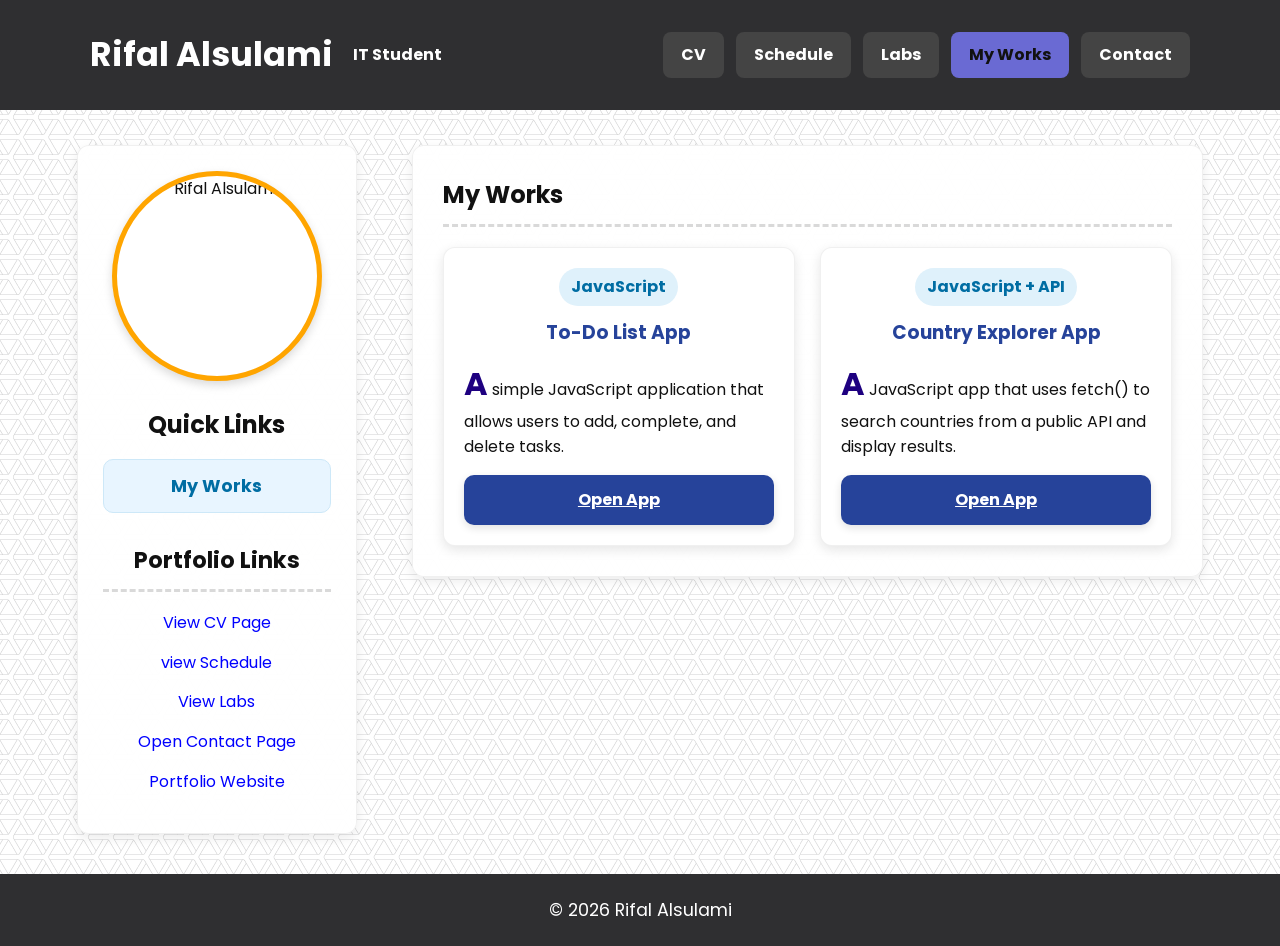
==== myworks.html @ 8ce13b99 "Add files via upload" ====
<!DOCTYPE html>
<html lang="en">
<head>
  <meta charset="UTF-8" />
  <meta name="viewport" content="width=device-width, initial-scale=1.0" />
  <title>Rifal Alsulami | My Works</title>
  <link rel="stylesheet" href="style.css" />
  <link href="https://fonts.googleapis.com/css2?family=Poppins:wght@300;400;500;600&display=swap" rel="stylesheet">
</head>
<body>

  <header class="top-header">
    <div class="header-left">
      <h1 class="site-name">Rifal Alsulami</h1>
      <span class="site-title">IT Student</span>
    </div>

    <nav class="top-nav">
      <a href="index.html">CV</a>
      <a href="schedule.html">Schedule</a>
      <a href="labs.html">Labs</a>
      <a href="myworks.html" class="active">My Works</a>
      <a href="contact.html">Contact</a>
    </nav>
  </header>

  <main class="home-layout">

    <aside class="sidebar">
      <img src="images/profile.PNG" alt="Rifal Alsulami" class="profile-image" />

      <h2>Quick Links</h2>
      <div class="side-links">
        <a href="myworks.html">My Works</a>
      </div>

      <section class="contact-box">
        <h2>Portfolio Links</h2>
        <p><a href="index.html">View CV Page</a></p>
        <p><a href="Schedule.html">view Schedule</a></p>
        <p><a href="labs.html">View Labs</a></p>
        <p><a href="contact.html">Open Contact Page</a></p>
        <p><a href="https://rifalalsulami.github.io/" target="_blank">Portfolio Website</a></p>
      </section>
    </aside>

    <section class="content-area">
      <section class="content-section">
        <h2>My Works</h2>

        <div class="works-grid">
          <div class="work-card">
            <span class="tag">JavaScript</span>
            <h3>To-Do List App</h3>
            <p>A simple JavaScript application that allows users to add, complete, and delete tasks.</p>
            <a href="app1.html" class="button">Open App</a>
          </div>

          <div class="work-card">
            <span class="tag">JavaScript + API</span>
            <h3>Country Explorer App</h3>
            <p>A JavaScript app that uses fetch() to search countries from a public API and display results.</p>
            <a href="app2.html" class="button">Open App</a>
          </div>
        </div>

      </section>
    </section>

  </main>

  <footer class="page-footer">
    <p>&copy; 2026 Rifal Alsulami</p>
  </footer>

</body>
</html>
---- style.css ----
/* Reset */

*{
margin:0;
padding:0;
box-sizing:border-box;
}

html{
scroll-behavior:smooth;
}

body{
font-family: 'Poppins', 'Segoe UI', sans-serif;
background-image:url("images/background.png");
background-repeat:repeat;
background-size:auto;
color:#111;
line-height:1.6;
}

/* Header */

.top-header {
  background: #2f2f31;
  color: white;
  display: flex;
  justify-content: space-between;
  align-items: center;
  padding: 28px 90px;
  flex-wrap: wrap;
  gap: 20px;

  position: sticky;
  top: 0;
  z-index: 1000;
}

.header-left{
display:flex;
align-items:center;
gap:20px;
flex-wrap:wrap;
}

.site-name{
font-size:2.1rem;
font-weight:bold;
}

.site-title{
font-size:1rem;
font-weight:bold;
}

.top-nav{
background:#444;
padding:16px 26px;
display:flex;
gap:35px;
flex-wrap:wrap;
}

.top-nav a{
color:white;
text-decoration:none;
font-size:1rem;
transition:0.3s;
}

.top-nav a:hover{
color:#9fd36a;
}

/* Layout */

.home-layout{
width:88%;
margin:35px auto;
display:flex;
gap:55px;
align-items:flex-start;
}

/* Sidebar */

.sidebar{
width:280px;
flex-shrink:0;
text-align:center;
background: rgba(255,255,255,0.95);
padding: 25px;
border-radius: 12px;
box-shadow: 0 4px 12px rgba(0,0,0,0.08);
}

/* Profile Image */

.profile-image{
width:210px;
height:210px;
object-fit:cover;
object-position:center;
border-radius:50%;
border:5px solid orange;
display:block;
margin:0 auto 25px;
box-shadow:0 4px 10px rgba(0,0,0,0.15);
background:white;

animation:borderColorChange 5s infinite linear;
}

/* Animation */

@keyframes borderColorChange{

0%{
border-color:orange;
}

20%{
border-color:green;
}

40%{
border-color:blue;
}

60%{
border-color:red;
}

80%{
border-color:purple;
}

100%{
border-color:orange;
}

}

/* Sidebar Links */

.side-links{
display:flex;
flex-direction:column;
gap:10px;
margin-bottom:40px;
}

.side-links a{
color:#2f8f2f;
text-decoration:none;
font-size:1.1rem;
transition:0.3s;
}

.side-links a:hover{
color:#1f5f1f;
text-decoration:underline;
}

/* Contact Box */

.contact-box{
margin-top:25px;
}

.contact-box h2{
font-size:1.4rem;
margin-bottom:18px;
border-bottom:3px dashed #d9d9d9;
padding-bottom:10px;
}

.contact-box p{
margin-bottom:14px;
font-size:1rem;
}

.contact-box a{
color:blue;
text-decoration:none;
}

.contact-box a:hover{
text-decoration:underline;
}

/* Social Icons */

.social-icons{
margin-top:20px;
display:flex;
justify-content:center;
gap:18px;
}

.social-icons a{
font-size:2.3rem;
color:#111;
transition:0.3s;
}

.social-icons a:hover{
transform:scale(1.1);
color:#2f8f2f;
}

/* Content */

.content-area{
flex:1;
min-width:0;
}

.content-section{
margin-bottom:40px;
background: rgba(255,255,255,0.95);
padding: 30px;
border-radius: 12px;
box-shadow: 0 4px 12px rgba(0,0,0,0.08);
}

.content-section h2{
font-size:1.5rem;
margin-bottom:16px;
border-bottom:3px dashed #d9d9d9;
padding-bottom:10px;
}

.content-section p{
font-size:1rem;
margin-bottom:20px;
text-align:left;
}

.content-section p::first-letter{
font-size:2rem;
font-weight:bold;
color:rgb(30, 0, 128);
}

.content-section ul{
padding-left:25px;
}

.content-section li{
margin-bottom:8px;
font-size:1rem;
}

/* Tables */

.table-wrapper{
overflow-x:auto;
}

table{
width:100%;
border-collapse:collapse;
margin-top:12px;
background:rgba(255,255,255,0.95);
}

th,td{
border:1px solid #ccc;
padding:12px;
text-align:center;
}

th{
background:#26439a;
color:white;
}

tr:nth-child(even){
background:#eef3fb;
}

tr:hover{
background:#dbe6f8;
}

/* Form */

.contact-form{
max-width:100%;
}

.contact-form div{
margin-bottom:18px;
}

.contact-form label{
display:block;
margin-bottom:8px;
font-weight:bold;
}

.contact-form input,
.contact-form textarea{
width:100%;
padding:14px;
border:1px solid #ccd6e0;
border-left:4px solid #14a7df;
border-radius:8px;
font-family: 'Poppins', 'Segoe UI', sans-serif;
font-size:1rem;
background:white;
}

.contact-form textarea{
resize:vertical;
}

.radio-group{
display:flex;
align-items:center;
gap:15px;
flex-wrap:wrap;
margin-top:15px;
}

.radio-group label{
display:flex;
align-items:center;
gap:8px;
font-weight:normal;
}

.radio-title{
font-weight:bold;
margin-right:10px;
}

/* Button */

.button{
background:#26439a;
color:white;
border:none;
padding:12px 22px;
font-size:1rem;
cursor:pointer;
transition:0.3s;
border-radius:8px;
font-weight:bold;
}

.button:hover{
background:#1c3278;
}

.contact-form .button{
background:#0f172a;
width:220px;
}

/* Footer */

.page-footer{
background:#2f2f31;
color:white;
text-align:center;
padding:22px;
margin-top:40px;
font-size:1.1rem;
}

/* My Works Page */

.works-grid{
display:grid;
grid-template-columns:repeat(auto-fit, minmax(250px,1fr));
gap:25px;
margin-top:20px;
}

.work-card{
background:white;
padding:20px;
border-radius:12px;
box-shadow:0 4px 12px rgba(0,0,0,0.1);
transition:0.3s;
text-align:center;
}

.work-card:hover{
transform:translateY(-5px);
}

.work-card h3{
margin-bottom:10px;
color:#26439a;
}

.work-card p{
margin-bottom:15px;
}

.tag{
display:inline-block;
background:#dff1fb;
color:#006da3;
padding:6px 12px;
border-radius:20px;
font-weight:bold;
margin-bottom:12px;
}

.work-card .button{
display:block;
width:100%;
margin-top:15px;
}

/* App 1 - To Do List */

#taskInput{
width:70%;
max-width:650px;
padding:14px;
border:1px solid #ccd6e0;
border-radius:8px;
font-size:1rem;
}

#taskList{
list-style:none;
padding:0;
margin-top:25px;
max-width:760px;
}

#taskList li{
background:#f8fbff;
border:1px solid #d6e6f5;
border-radius:10px;
padding:14px 18px;
margin-bottom:12px;
display:flex;
align-items:center;
gap:15px;
justify-content:space-between;
}

#taskList li span{
flex:1;
}

#taskList input[type="checkbox"]{
width:18px;
height:18px;
}

#taskList button{
background:transparent;
border:none;
color:red;
font-size:20px;
cursor:pointer;
}

.task-footer{
display:flex;
justify-content:space-between;
align-items:center;
margin-top:20px;
}

#counter{
font-size:1rem;
color:#444;
margin-top:15px;
}

#counter::first-letter{
font-size:1.5rem;
font-weight:bold;
color:green;
}

.clear-btn{
background:#f5f7fa;
border:1px solid #ccd6e0;
padding:8px 14px;
border-radius:8px;
cursor:pointer;
transition:0.3s;
}

.clear-btn:hover{
background:#e3eaf3;
}

/* App 2 - Countries */

.search-box{
display:flex;
gap:10px;
margin-bottom:20px;
}

.search-box input{
flex:1;
padding:12px;
border-radius:8px;
border:1px solid #ccc;
}

.search-box button{
padding:12px 20px;
border:none;
border-radius:8px;
background:#1b2a4e;
color:white;
font-weight:bold;
cursor:pointer;
}

.countries-grid{
display:grid;
grid-template-columns:repeat(auto-fit, minmax(250px,1fr));
gap:20px;
margin-top:20px;
}

.country-card{
background:#f8f9fb;
padding:15px;
border-radius:12px;
text-align:center;
box-shadow:0 2px 8px rgba(0,0,0,0.08);
transition:0.3s;
}

.country-card:hover{
transform:translateY(-5px);
}

.country-card img{
width:100%;
height:120px;
object-fit:contain;
border-radius:8px;
margin-bottom:10px;
background:#f5f5f5;
}

.country-card h3{
color:#26439a;
margin:10px 0;
}

.country-info{
font-size:14px;
color:#555;
line-height:1.8;
}

/* Responsive */

@media(max-width:900px){

.home-layout{
flex-direction:column;
width:92%;
}

.sidebar{
width:100%;
}

.top-header{
padding:25px 30px;
}

.top-nav{
width:100%;
justify-content:center;
}

.header-left{
width:100%;
justify-content:center;
}

#taskInput{
width:100%;
}

.task-footer{
flex-direction:column;
align-items:flex-start;
gap:10px;
}

.search-box{
flex-direction:column;
}

}

/* Final UI polish */

/* Header navigation as buttons */
.top-nav{
  background: transparent;
  padding: 0;
  gap: 12px;
}

.top-nav a{
  background: #444;
  color: white;
  padding: 10px 18px;
  border-radius: 8px;
  text-decoration: none;
  font-weight: bold;
}

.top-nav a:hover{
  background: #6a82d3;
  color: #111;
  transform: translateY(-2px);
}

/* Sidebar buttons */
.side-links{
  margin-top: 15px;
  margin-bottom: 30px;
}

.side-links a{
  display: block;
  background: #e8f5ff;
  color: #006da3;
  padding: 12px 15px;
  border-radius: 10px;
  font-weight: bold;
  text-decoration: none;
  border: 1px solid #cde8f8;
}

.side-links a:hover{
  background: #cfeeff;
  color: #004b73;
  text-decoration: none;
  transform: translateX(4px);
}

/* Portfolio links as small buttons */
.contact-box p a{
  background: none;
  padding: 0;
  border: none;
  color: blue;
  display: inline;
}

.contact-box p a:hover{
  background: #e4ecf7;
  color: #1c3278;
  text-decoration: none;
}

/* Main buttons */
.button,
.search-box button,
.clear-btn{
  border-radius: 10px;
  font-weight: bold;
  box-shadow: 0 3px 8px rgba(0,0,0,0.12);
}

.button:hover,
.search-box button:hover,
.clear-btn:hover{
  transform: translateY(-2px);
}

/* Table open links as buttons */
td a{
  background: none;
  color: blue;
  padding: 0;
  border-radius: 0;
  display: inline;
  text-decoration: underline;
}

td a:hover{
  color: darkblue;
}

/* Cards cleaner */
.content-section,
.sidebar,
.work-card,
.country-card{
  border: 1px solid rgba(0,0,0,0.06);
}

.top-nav a.active{
  background:#6a6ad3;
  color:#111;
}
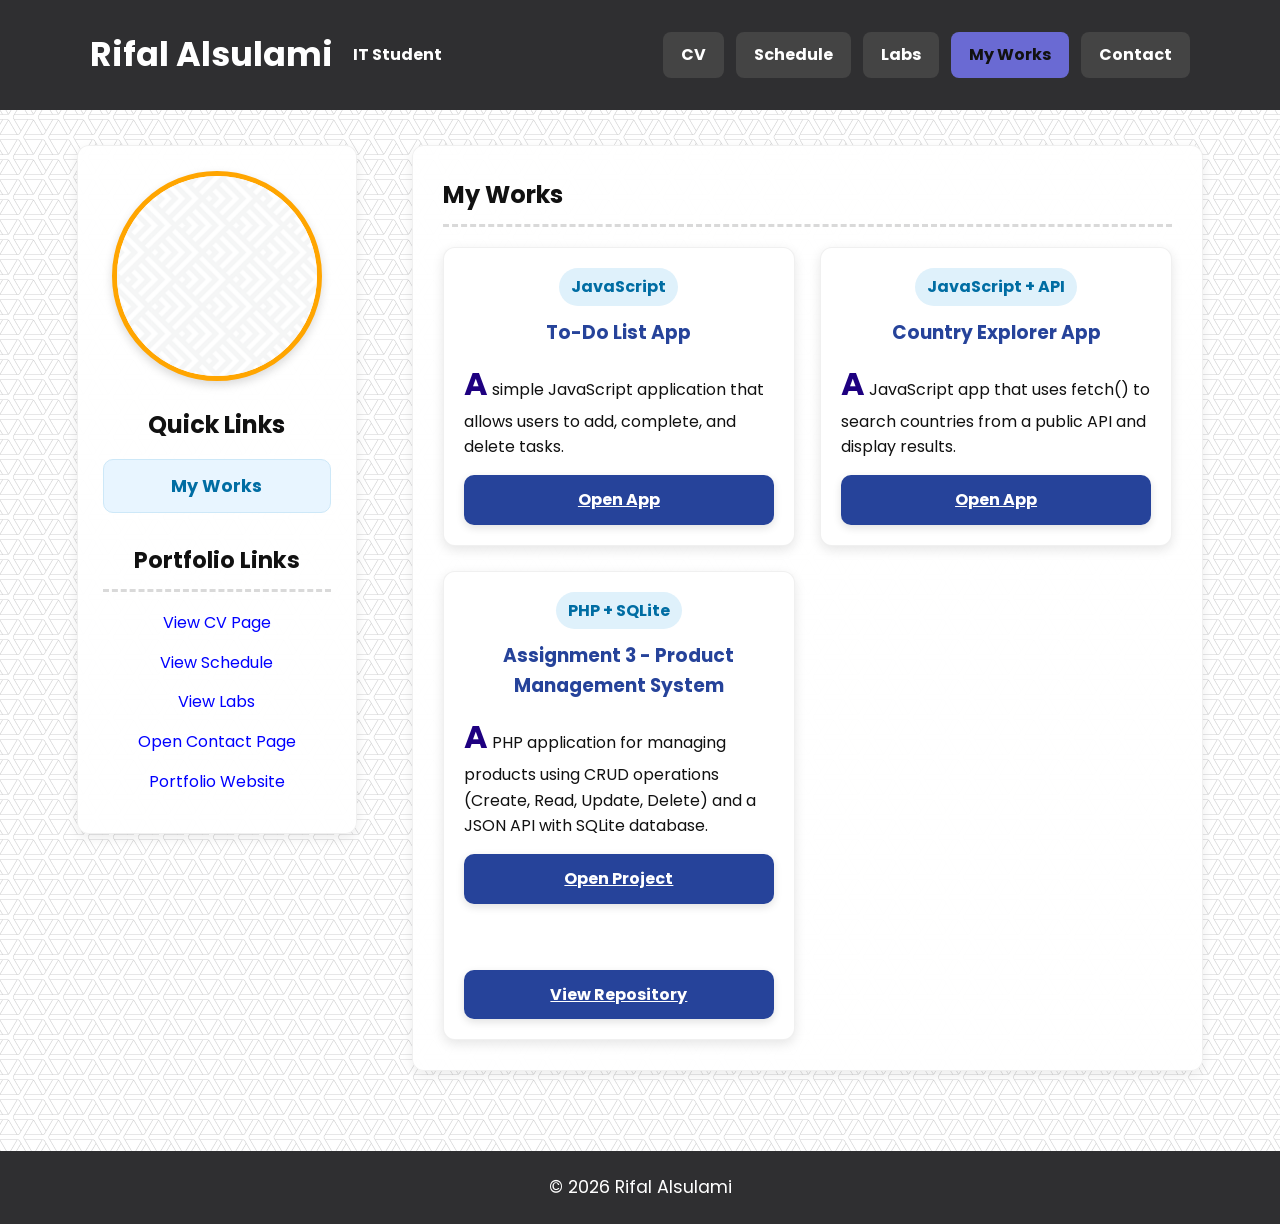
==== commit 81b1ced9: "Add Assignment 3 project details to myworks.html Added a new project 'Assignment 3 - Product Managem" ====
--- a/myworks.html
+++ b/myworks.html
@@ -37,7 +37,7 @@
       <section class="contact-box">
         <h2>Portfolio Links</h2>
         <p><a href="index.html">View CV Page</a></p>
-        <p><a href="Schedule.html">view Schedule</a></p>
+        <p><a href="schedule.html">View Schedule</a></p>
         <p><a href="labs.html">View Labs</a></p>
         <p><a href="contact.html">Open Contact Page</a></p>
         <p><a href="https://rifalalsulami.github.io/" target="_blank">Portfolio Website</a></p>
@@ -49,19 +49,55 @@
         <h2>My Works</h2>
 
         <div class="works-grid">
+
           <div class="work-card">
             <span class="tag">JavaScript</span>
             <h3>To-Do List App</h3>
-            <p>A simple JavaScript application that allows users to add, complete, and delete tasks.</p>
+            <p>
+              A simple JavaScript application that allows users to add, complete,
+              and delete tasks.
+            </p>
             <a href="app1.html" class="button">Open App</a>
           </div>
 
           <div class="work-card">
             <span class="tag">JavaScript + API</span>
             <h3>Country Explorer App</h3>
-            <p>A JavaScript app that uses fetch() to search countries from a public API and display results.</p>
+            <p>
+              A JavaScript app that uses fetch() to search countries from a
+              public API and display results.
+            </p>
             <a href="app2.html" class="button">Open App</a>
           </div>
+
+          <!-- Assignment 3 -->
+
+          <div class="work-card">
+            <span class="tag">PHP + SQLite</span>
+
+            <h3>Assignment 3 - Product Management System</h3>
+
+            <p>
+              A PHP application for managing products using CRUD operations
+              (Create, Read, Update, Delete) and a JSON API with SQLite database.
+            </p>
+
+            <a href="https://cpit405project.great-site.net"
+               target="_blank"
+               class="button">
+               Open Project
+            </a>
+
+            <br><br>
+
+            <a href="https://github.com/rifalalsulami/CPIT405_assignment_3"
+               target="_blank"
+               class="button">
+               View Repository
+            </a>
+
+          </div>
+
         </div>
 
       </section>
@@ -74,4 +110,4 @@
   </footer>
 
 </body>
-</html>+</html>
